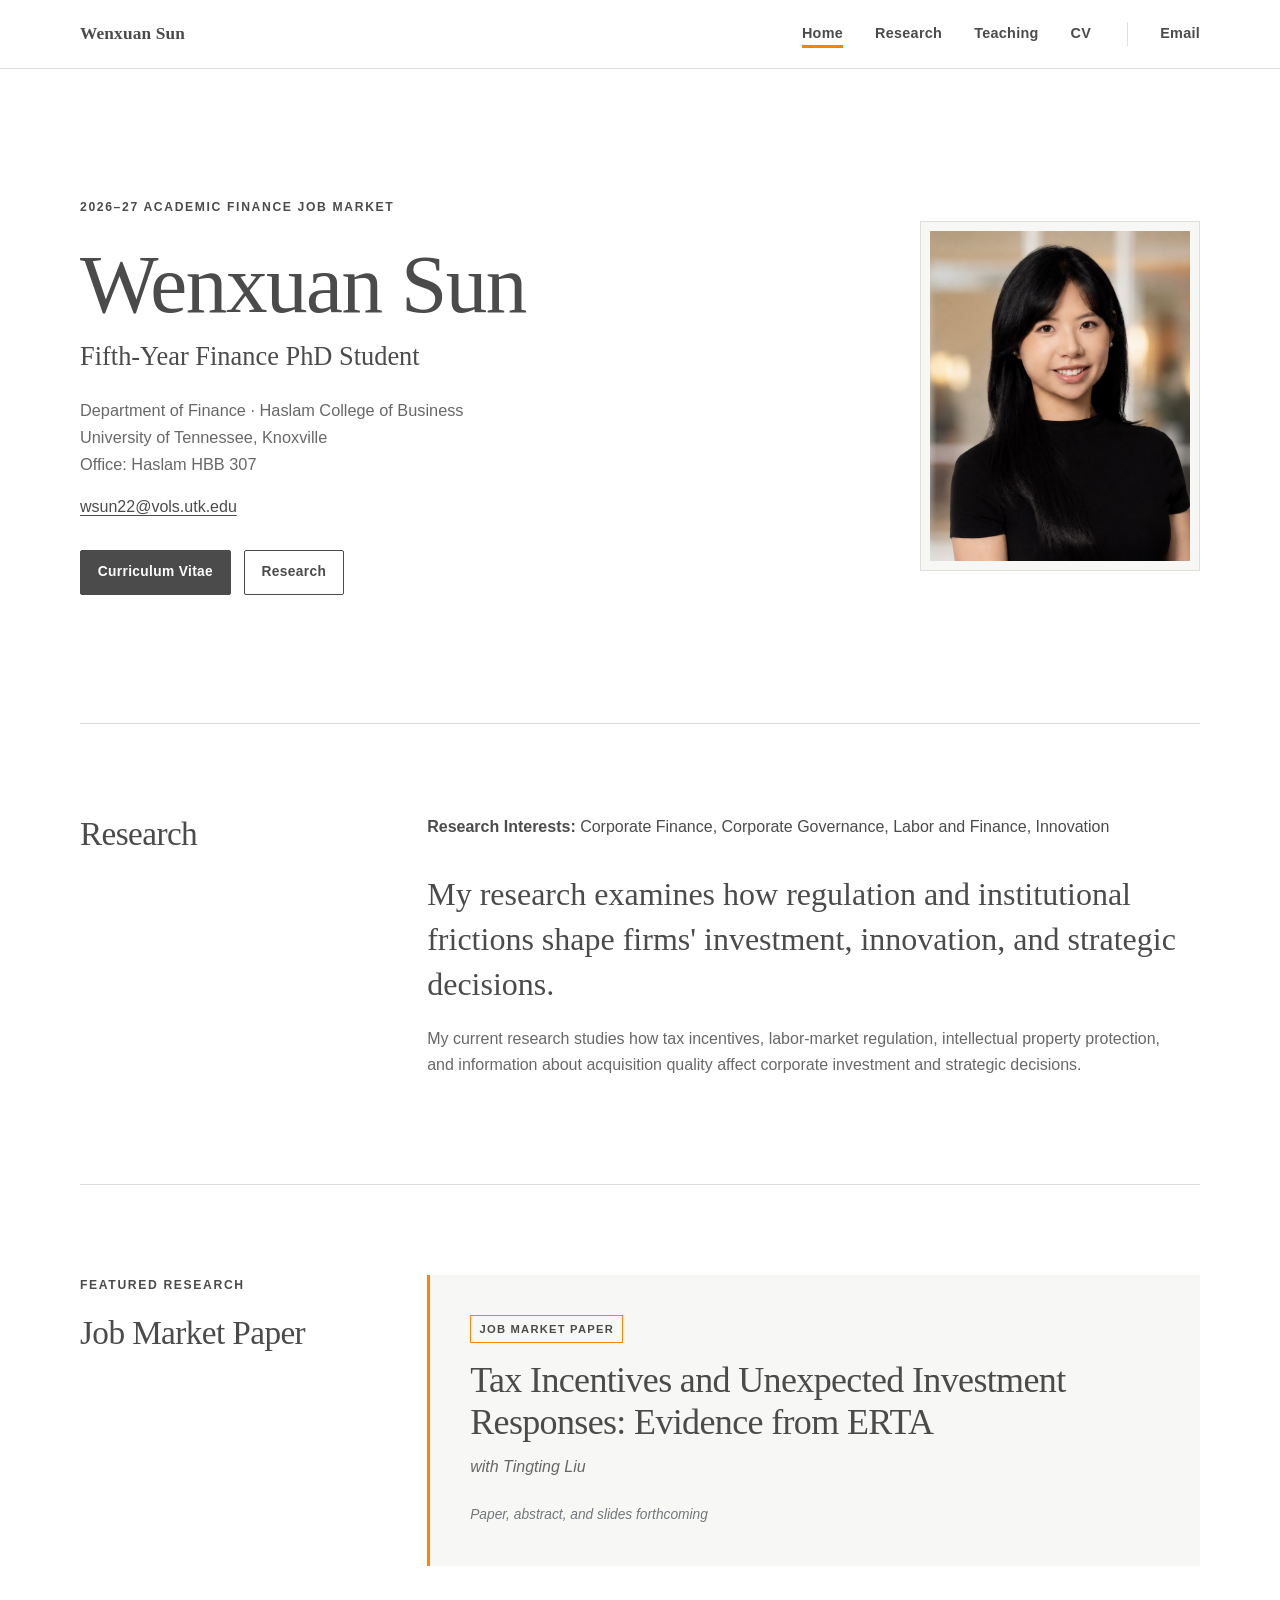
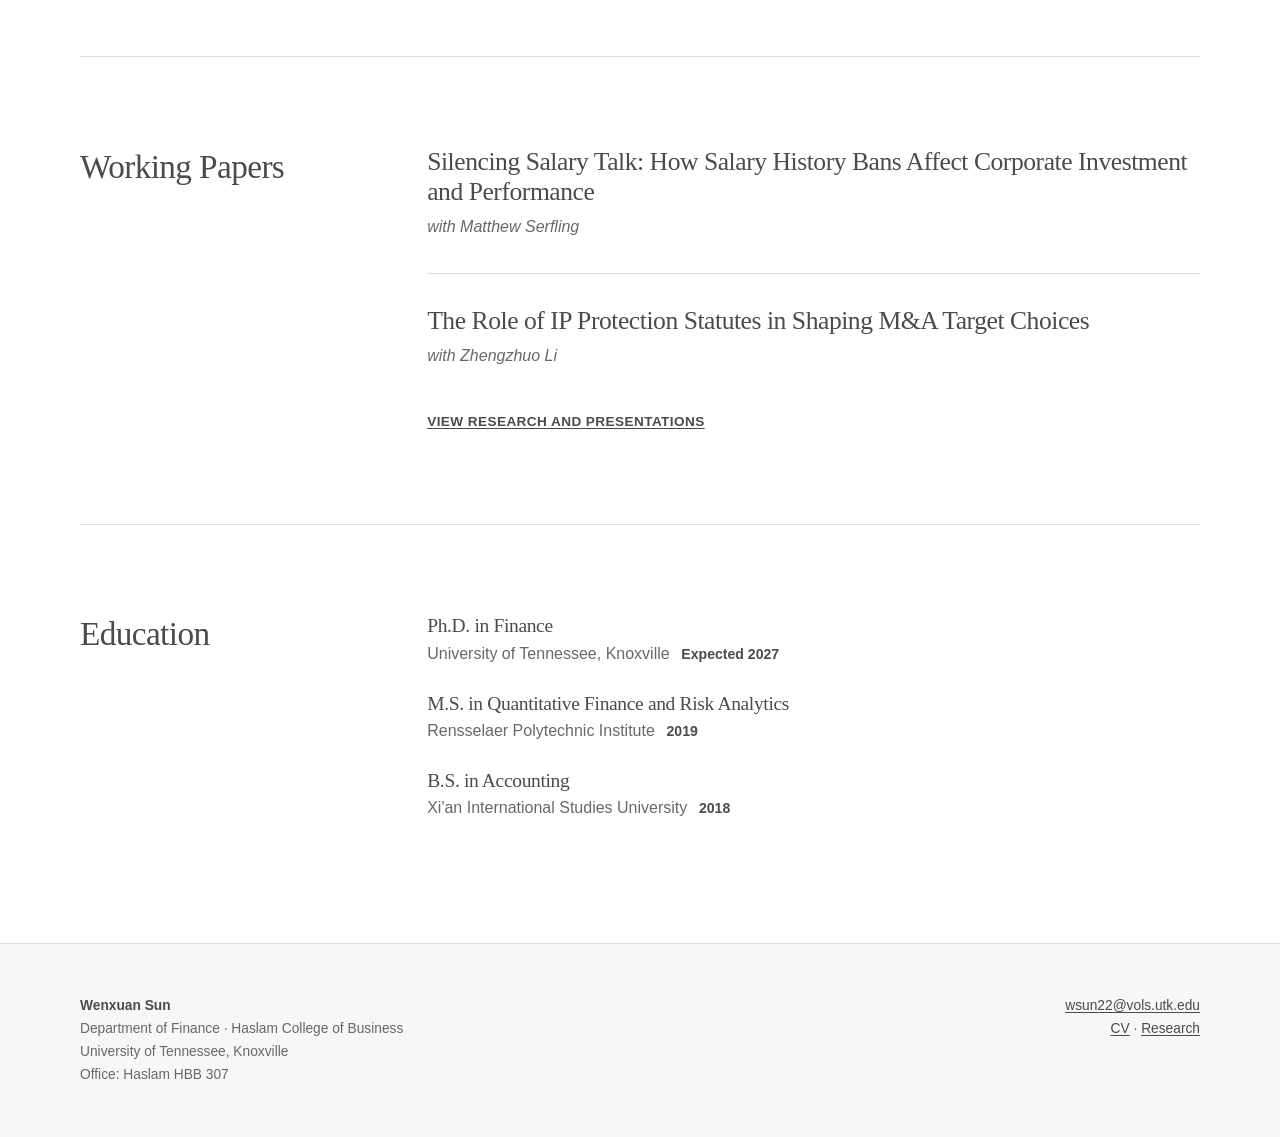
==== index.html @ 4ef33058 "Publish academic job market website" ====
<!doctype html>
<html lang="en">
<head>
  <meta charset="utf-8">
  <meta name="viewport" content="width=device-width, initial-scale=1">
  <title>Wenxuan Sun | Finance PhD | University of Tennessee</title>
  <meta name="description" content="Wenxuan Sun is a Finance PhD student at the University of Tennessee, Knoxville. Her research focuses on corporate finance, corporate governance, labor and finance, and innovation.">
  <meta name="author" content="Wenxuan Sun">
  <meta property="og:title" content="Wenxuan Sun | Finance PhD | University of Tennessee">
  <meta property="og:description" content="Finance PhD student at the University of Tennessee, Knoxville, entering the 2026–27 academic job market.">
  <meta property="og:type" content="website"><meta property="og:url" content="https://wenxuansun22.github.io/"><meta property="og:site_name" content="Wenxuan Sun">
  <meta name="twitter:card" content="summary">
  <link rel="icon" href="assets/images/favicon.svg" type="image/svg+xml">
  <link rel="stylesheet" href="assets/css/styles.css"><script src="assets/js/main.js" defer></script>
</head>
<body>
  <a class="skip-link" href="#main-content">Skip to content</a>
  <header class="site-header"><div class="nav-wrap">
    <a class="site-name" href="index.html" aria-label="Wenxuan Sun, home">Wenxuan Sun</a>
    <button class="nav-toggle" type="button" aria-expanded="false" aria-controls="primary-nav">Menu</button>
    <nav id="primary-nav" class="primary-nav" aria-label="Primary navigation"><a href="index.html" aria-current="page">Home</a><a href="research.html">Research</a><a href="teaching.html">Teaching</a><a href="cv.html">CV</a><a class="nav-email" href="mailto:wsun22@vols.utk.edu">Email</a></nav>
  </div></header>

  <main id="main-content">
    <section class="hero section-shell" aria-labelledby="hero-title">
      <div class="hero-copy"><p class="eyebrow">2026–27 Academic Finance Job Market</p><h1 id="hero-title">Wenxuan Sun</h1><p class="hero-role">Fifth-Year Finance PhD Student</p><p class="affiliation">Department of Finance · Haslam College of Business<br>University of Tennessee, Knoxville<br>Office: Haslam HBB 307</p><p class="hero-email"><a href="mailto:wsun22@vols.utk.edu">wsun22@vols.utk.edu</a></p><div class="button-row" aria-label="Primary links"><a class="button button-primary" href="cv.html">Curriculum Vitae</a><a class="button button-secondary" href="research.html">Research</a></div></div>
      <div class="headshot-frame" data-headshot hidden><img src="assets/images/headshot.jpg" alt="Portrait of Wenxuan Sun" width="720" height="900"></div>
    </section>

    <section class="identity section-shell section-rule" aria-labelledby="research-identity-title"><div class="section-label"><h2 id="research-identity-title">Research</h2></div><div class="section-content"><p class="interests"><strong>Research Interests:</strong> Corporate Finance, Corporate Governance, Labor and Finance, Innovation</p><p class="research-statement">My research examines how regulation and institutional frictions shape firms' investment, innovation, and strategic decisions.</p><p>My current research studies how tax incentives, labor-market regulation, intellectual property protection, and information about acquisition quality affect corporate investment and strategic decisions.</p></div></section>

    <section class="section-shell section-rule" aria-labelledby="jmp-title"><div class="section-label"><p class="eyebrow">Featured Research</p><h2 id="jmp-title">Job Market Paper</h2></div><article class="section-content featured-paper"><p class="paper-status">Job Market Paper</p><h3>Tax Incentives and Unexpected Investment Responses: Evidence from ERTA</h3><p class="coauthors">with Tingting Liu</p><!-- [JMP ABSTRACT TO BE ADDED] Add: <p class="abstract">...</p> --><div class="paper-links" aria-label="Job market paper resources"><a class="text-link optional-file" data-file href="assets/papers/erta_jmp.pdf" hidden>Paper PDF</a><a class="text-link optional-file" data-file href="assets/slides/erta_jmp_slides.pdf" hidden>Slides</a><span class="availability-note" data-file-fallback>Paper, abstract, and slides forthcoming</span></div></article></section>

    <section class="section-shell section-rule" aria-labelledby="working-papers-title"><div class="section-label"><h2 id="working-papers-title">Working Papers</h2></div><div class="section-content compact-papers">
      <article><h3><a href="research.html#salary-history-bans">Silencing Salary Talk: How Salary History Bans Affect Corporate Investment and Performance</a></h3><p class="coauthors">with Matthew Serfling</p></article>
      <article><h3><a href="research.html#ip-protection">The Role of IP Protection Statutes in Shaping M&amp;A Target Choices</a></h3><p class="coauthors">with Zhengzhuo Li</p></article>
      <p><a class="text-link" href="research.html">View research and presentations</a></p>
    </div></section>

    <section class="section-shell section-rule" aria-labelledby="education-title"><div class="section-label"><h2 id="education-title">Education</h2></div><div class="section-content education-list"><article><h3>Ph.D. in Finance</h3><p>University of Tennessee, Knoxville <span>Expected 2027</span></p></article><article><h3>M.S. in Quantitative Finance and Risk Analytics</h3><p>Rensselaer Polytechnic Institute <span>2019</span></p></article><article><h3>B.S. in Accounting</h3><p>Xi'an International Studies University <span>2018</span></p></article></div><!-- FACULTY ADVISORS: Add a confirmed section here when names and roles are final. --></section>
  </main>

  <footer class="site-footer"><div class="footer-inner"><div><strong>Wenxuan Sun</strong><br>Department of Finance · Haslam College of Business<br>University of Tennessee, Knoxville<br>Office: Haslam HBB 307</div><div class="footer-contact"><a href="mailto:wsun22@vols.utk.edu">wsun22@vols.utk.edu</a><br><a href="cv.html">CV</a> · <a href="research.html">Research</a></div><!-- OPTIONAL SCHOLAR LINK: Add a verified Google Scholar URL here. --></div></footer>
</body>
</html>
---- assets/css/styles.css ----
:root {
  --ink: #4b4b4b; --muted: #686868; --accent: #ff8200; --accent-dark: #4b4b4b;
  --paper: #fff; --wash: #f7f7f5; --line: #dededb; --max-width: 1120px;
  --serif: Georgia, "Times New Roman", serif; --sans: Inter, ui-sans-serif, -apple-system, BlinkMacSystemFont, "Segoe UI", sans-serif;
}
* { box-sizing: border-box; }
html { scroll-behavior: smooth; }
body { margin: 0; color: var(--ink); background: var(--paper); font: 16px/1.65 var(--sans); -webkit-font-smoothing: antialiased; }
img { display: block; max-width: 100%; }
a { color: var(--accent-dark); text-decoration-thickness: .08em; text-underline-offset: .18em; }
a:hover { color: var(--ink); text-decoration-color: var(--accent); }
a:focus-visible, button:focus-visible { outline: 3px solid rgba(255,130,0,.55); outline-offset: 4px; }
h1, h2, h3, h4, p { margin-top: 0; }
h1, h2, h3 { font-family: var(--serif); font-weight: 500; line-height: 1.18; letter-spacing: -.018em; }
h1 { font-size: clamp(3rem, 6.5vw, 5.7rem); margin-bottom: .25rem; }
h2 { font-size: clamp(1.55rem, 2.6vw, 2.1rem); }
h3 { font-size: clamp(1.28rem, 2vw, 1.65rem); }
.skip-link { position: fixed; z-index: 100; left: 1rem; top: -5rem; padding: .65rem 1rem; color: #fff; background: var(--ink); }
.skip-link:focus { top: 1rem; }
.site-header { position: sticky; top: 0; z-index: 20; border-bottom: 1px solid rgba(222,222,219,.9); background: rgba(255,255,255,.96); }
.nav-wrap { width: min(calc(100% - 3rem), var(--max-width)); min-height: 68px; margin: auto; display: flex; align-items: center; justify-content: space-between; }
.site-name { color: var(--ink); font: 600 1.08rem var(--serif); text-decoration: none; letter-spacing: .01em; }
.primary-nav { display: flex; align-items: center; gap: 2rem; }
.primary-nav a { color: var(--ink); font-size: .9rem; font-weight: 600; text-decoration: none; letter-spacing: .02em; }
.primary-nav a:hover, .primary-nav a[aria-current="page"] { color: var(--accent-dark); }
.primary-nav a[aria-current="page"] { text-decoration: underline; text-decoration-color: var(--accent); text-underline-offset: .45rem; text-decoration-thickness: 3px; }
.primary-nav .nav-email { margin-left: .25rem; padding-left: 2rem; border-left: 1px solid var(--line); color: var(--accent-dark); }
.nav-toggle { display: none; border: 1px solid var(--line); border-radius: 2px; background: #fff; padding: .45rem .7rem; color: var(--ink); font: 600 .85rem var(--sans); }
.section-shell, .footer-inner { width: min(calc(100% - 3rem), var(--max-width)); margin-inline: auto; }
.hero { min-height: 610px; padding-block: clamp(5rem, 10vw, 8.5rem); display: grid; grid-template-columns: minmax(0, 1fr) 280px; align-items: center; gap: clamp(3rem, 8vw, 7rem); }
.hero-copy { max-width: 790px; }
.eyebrow { margin-bottom: 1.15rem; color: var(--accent-dark); font-size: .76rem; font-weight: 800; letter-spacing: .135em; text-transform: uppercase; }
.hero-role { margin-bottom: .4rem; font: 400 clamp(1.25rem, 2.5vw, 1.65rem)/1.4 var(--serif); color: var(--ink); }
.affiliation { margin: 1.4rem 0 1.05rem; color: var(--muted); font-size: 1.02rem; }
.hero-email { margin-bottom: 1.8rem; }
.headshot-frame { aspect-ratio: 4/5; overflow: hidden; border: 1px solid var(--line); background: var(--wash); padding: .55rem; }
.headshot-frame img { width: 100%; height: 100%; object-fit: cover; object-position: center; filter: saturate(.9); }
.button-row { display: flex; align-items: center; flex-wrap: wrap; gap: .8rem; }
.button { display: inline-flex; align-items: center; justify-content: center; min-height: 45px; padding: .65rem 1.05rem; border: 1px solid var(--accent-dark); border-radius: 2px; font-size: .86rem; font-weight: 750; letter-spacing: .025em; text-decoration: none; }
.button-primary { color: #fff; background: var(--accent-dark); }
.button-primary:hover { color: var(--ink); background: var(--accent); border-color: var(--accent); }
.button-secondary { color: var(--accent-dark); background: #fff; }
.section-rule { display: grid; grid-template-columns: minmax(170px, 1fr) minmax(0, 3fr); gap: clamp(2rem, 7vw, 6rem); padding-block: clamp(4rem, 7vw, 6.5rem); border-top: 1px solid var(--line); }
.section-label h2 { margin-bottom: .5rem; }
.section-content { max-width: 810px; }
.interests { margin-bottom: 2rem; color: var(--ink); }
.research-statement { margin-bottom: 1.2rem; font: 400 clamp(1.4rem, 2.65vw, 2rem)/1.4 var(--serif); color: var(--ink); }
.identity .section-content > p:last-child { max-width: 735px; color: var(--muted); }
.paper-status { display: inline-block; margin-bottom: 1rem; padding: .23rem .52rem; border: 1px solid var(--accent); color: var(--ink); font-size: .7rem; font-weight: 800; letter-spacing: .11em; text-transform: uppercase; }
.featured-paper { padding: clamp(1.5rem, 4vw, 2.5rem); border-left: 3px solid var(--accent); background: var(--wash); }
.featured-paper h3 { margin-bottom: .65rem; font-size: clamp(1.55rem, 3vw, 2.25rem); }
.coauthors { color: var(--muted); font-style: italic; }
.paper-links { display: flex; align-items: center; flex-wrap: wrap; gap: .8rem 1.25rem; margin-top: 1.45rem; }
.text-link { font-size: .85rem; font-weight: 800; letter-spacing: .03em; text-transform: uppercase; }
.availability-note { color: #73777b; font-size: .86rem; font-style: italic; }
.compact-papers article + article { margin-top: 2rem; padding-top: 2rem; border-top: 1px solid var(--line); }
.compact-papers h3 { margin-bottom: .45rem; }
.compact-papers h3 a { color: var(--ink); text-decoration: none; }
.compact-papers h3 a:hover { color: var(--ink); text-decoration: underline; text-decoration-color: var(--accent); }
.compact-papers > p:last-child { margin: 2.4rem 0 0; }
.education-list article + article { margin-top: 1.55rem; }
.education-list h3 { margin-bottom: .2rem; font-size: 1.22rem; }
.education-list p { margin-bottom: 0; color: var(--muted); }
.education-list p span { margin-left: .45rem; color: var(--ink); font-size: .88rem; font-weight: 700; }
.page-main { min-height: calc(100vh - 300px); }
.page-header { padding-block: clamp(4.8rem, 10vw, 8rem); }
.page-header h1, .cv-panel h1 { font-size: clamp(2.8rem, 6vw, 4.8rem); }
.page-intro { max-width: 770px; color: var(--ink); font: 400 clamp(1.15rem, 2.3vw, 1.5rem)/1.55 var(--serif); }
.page-header .interests { margin: 2rem 0 0; font-size: .94rem; }
.paper-list .paper { scroll-margin-top: 100px; }
.paper-list .paper + .paper { margin-top: 3.5rem; padding-top: 3.5rem; border-top: 1px solid var(--line); }
.paper h3 { margin-bottom: .55rem; }
.presentations { margin-top: 1.35rem; }
.presentations h4 { margin-bottom: .35rem; font: 800 .73rem var(--sans); letter-spacing: .1em; text-transform: uppercase; }
.presentations ul { margin: 0; padding-left: 1.15rem; color: var(--muted); }
.presentations li + li { margin-top: .2rem; }
.abstract { margin-top: 1.8rem; }
.abstract h4 { margin-bottom: .45rem; font-family: var(--serif); font-size: 1rem; }
.course-list article { padding: 0 0 1.5rem; }
.course-list article + article { padding-top: 1.5rem; border-top: 1px solid var(--line); }
.course-list h3 { margin-bottom: .25rem; font-size: 1.28rem; }
.course-code { margin-left: .35rem; color: var(--muted); font: 700 .72rem var(--sans); letter-spacing: .035em; white-space: nowrap; }
.course-list p { margin: 0; color: var(--muted); }
.cv-panel { min-height: 580px; padding-block: clamp(6rem, 14vw, 10rem); }
.cv-panel .button-row { margin-top: 2.2rem; }
.cv-contact { margin-top: 2.5rem; color: var(--muted); }
.site-footer { margin-top: 2rem; border-top: 1px solid var(--line); background: var(--wash); }
.footer-inner { min-height: 190px; padding-block: 3.2rem; display: flex; justify-content: space-between; gap: 2rem; color: var(--muted); font-size: .86rem; }
.footer-inner strong { color: var(--ink); }
.footer-contact { text-align: right; }
@media (max-width: 760px) {
  .nav-wrap, .section-shell, .footer-inner { width: min(calc(100% - 2rem), var(--max-width)); }
  .nav-wrap { min-height: 60px; } .nav-toggle { display: block; }
  .primary-nav { position: absolute; left: 0; right: 0; top: 60px; display: none; align-items: stretch; gap: 0; padding: .35rem 1rem .75rem; border-bottom: 1px solid var(--line); background: #fff; }
  .primary-nav.is-open { display: flex; flex-direction: column; }
  .primary-nav a { padding: .7rem .25rem; } .primary-nav a[aria-current="page"] { text-underline-offset: .2rem; }
  .primary-nav .nav-email { margin-left: 0; padding-left: .25rem; border-left: 0; border-top: 1px solid var(--line); }
  .hero { min-height: auto; grid-template-columns: 1fr; padding-block: 4.7rem; }
  .hero:has(.headshot-frame:not([hidden])) { grid-template-columns: minmax(0, 1fr) 120px; gap: 1.2rem; align-items: start; }
  .headshot-frame { margin-top: 1rem; padding: .25rem; }
  .section-rule { grid-template-columns: 1fr; gap: 1.25rem; padding-block: 3.5rem; }
  .section-label h2 { margin-bottom: 0; } .featured-paper { padding: 1.25rem; }
  .footer-inner { min-height: 0; flex-direction: column; } .footer-contact { text-align: left; }
}
@media (max-width: 460px) { .hero:has(.headshot-frame:not([hidden])) { grid-template-columns: 1fr; } .headshot-frame { width: min(220px, 70vw); } h1 { font-size: 3.25rem; } .button { width: 100%; } }
@media (prefers-reduced-motion: reduce) { html { scroll-behavior: auto; } }
@media print { .site-header, .site-footer, .button-row { display: none; } body { color: #000; } }
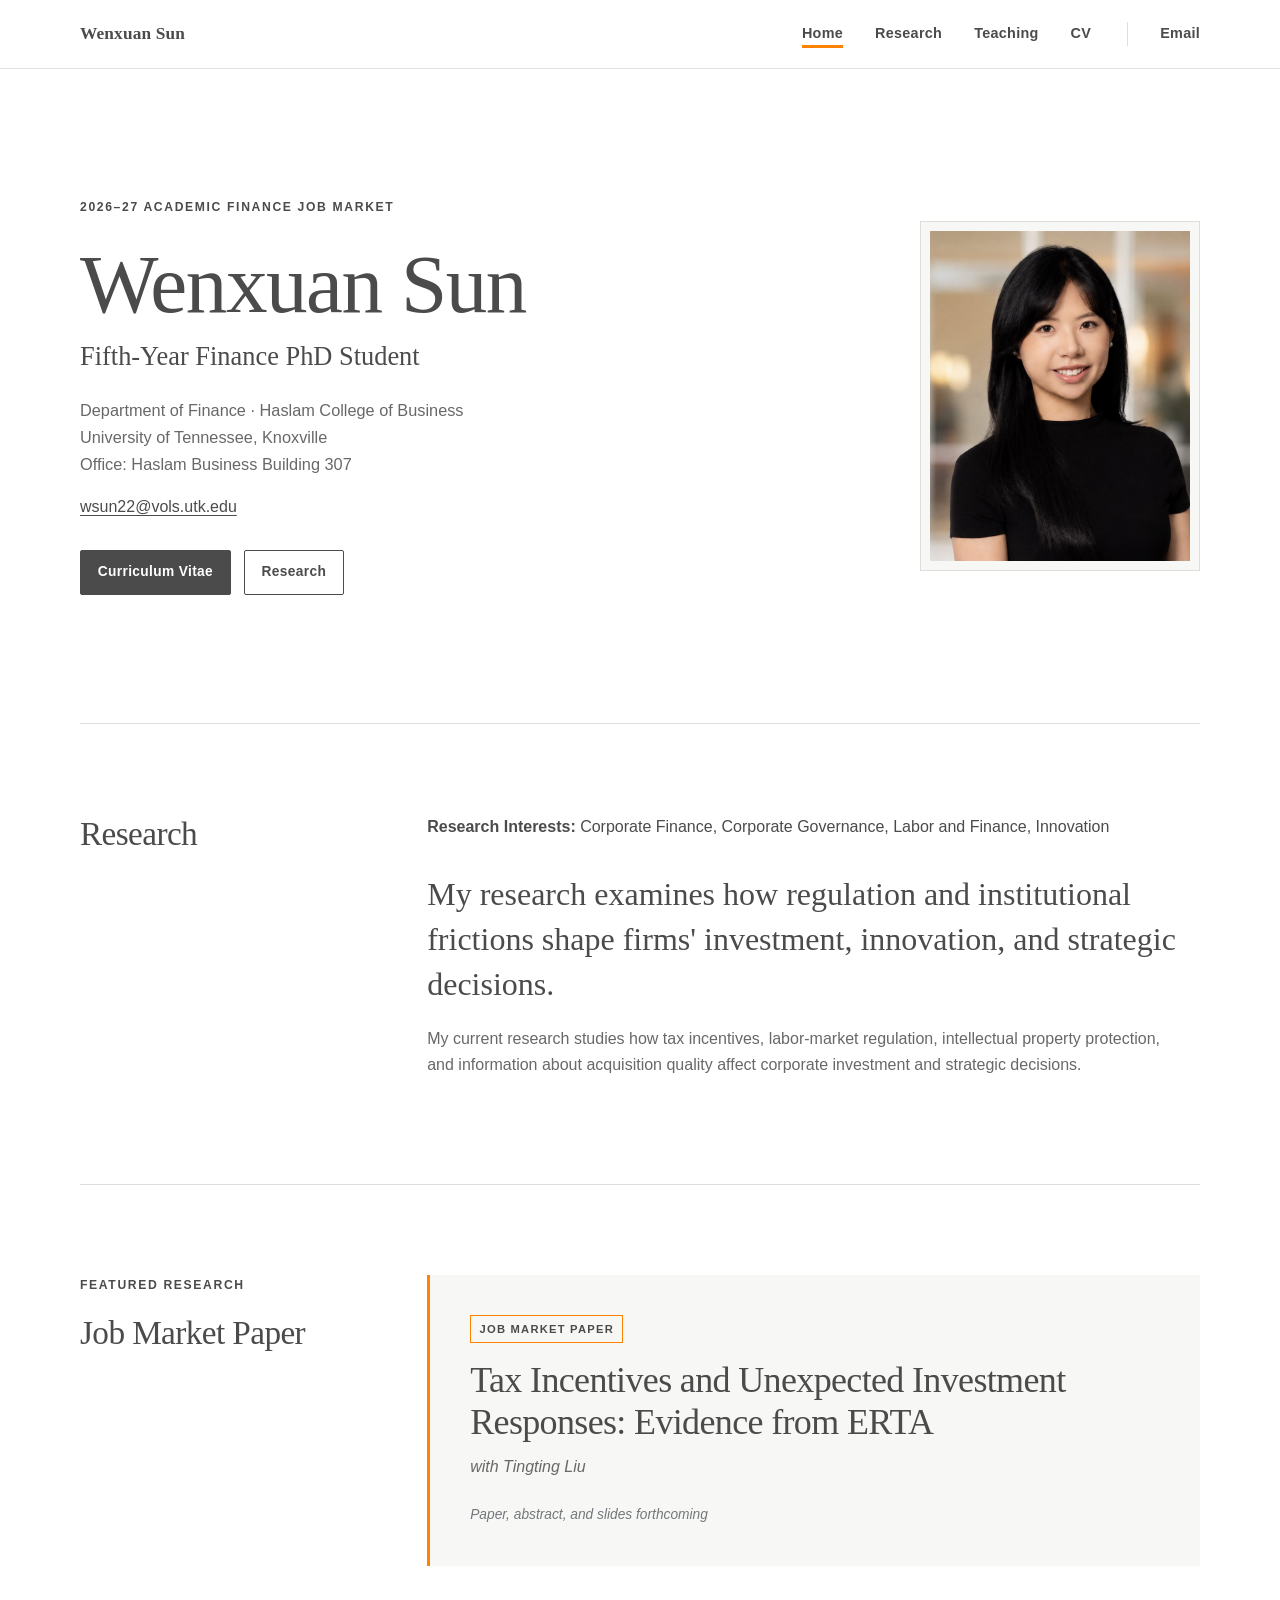
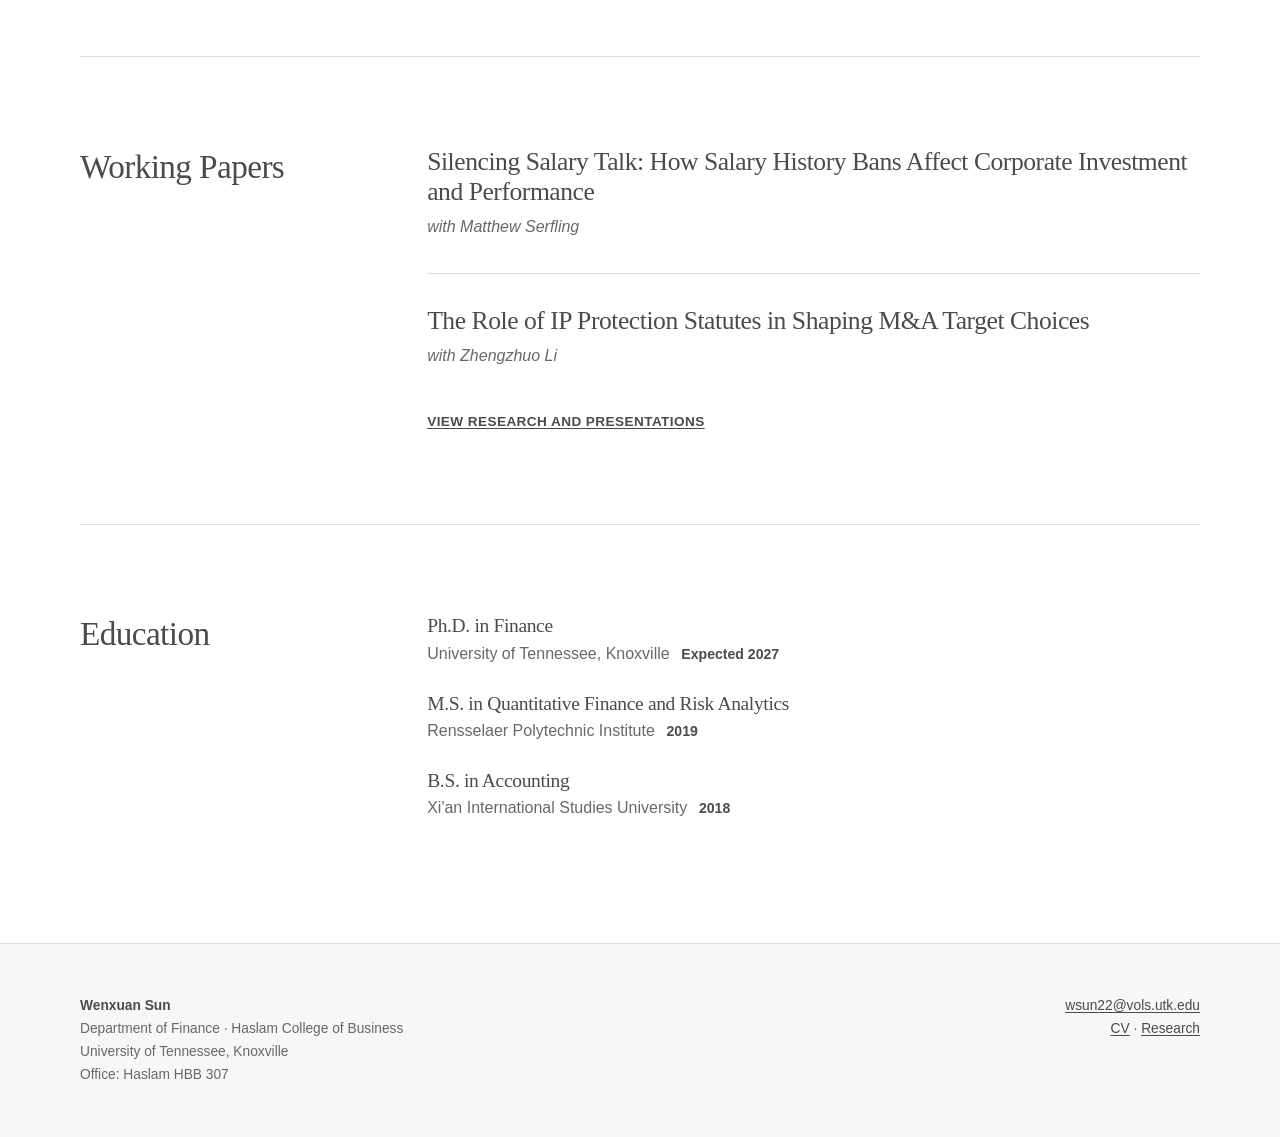
==== commit 7d3851b4: "Update index.html" ====
--- a/index.html
+++ b/index.html
@@ -23,7 +23,7 @@
 
   <main id="main-content">
     <section class="hero section-shell" aria-labelledby="hero-title">
-      <div class="hero-copy"><p class="eyebrow">2026–27 Academic Finance Job Market</p><h1 id="hero-title">Wenxuan Sun</h1><p class="hero-role">Fifth-Year Finance PhD Student</p><p class="affiliation">Department of Finance · Haslam College of Business<br>University of Tennessee, Knoxville<br>Office: Haslam HBB 307</p><p class="hero-email"><a href="mailto:wsun22@vols.utk.edu">wsun22@vols.utk.edu</a></p><div class="button-row" aria-label="Primary links"><a class="button button-primary" href="cv.html">Curriculum Vitae</a><a class="button button-secondary" href="research.html">Research</a></div></div>
+      <div class="hero-copy"><p class="eyebrow">2026–27 Academic Finance Job Market</p><h1 id="hero-title">Wenxuan Sun</h1><p class="hero-role">Fifth-Year Finance PhD Student</p><p class="affiliation">Department of Finance · Haslam College of Business<br>University of Tennessee, Knoxville<br>Office: Haslam Business Building 307</p><p class="hero-email"><a href="mailto:wsun22@vols.utk.edu">wsun22@vols.utk.edu</a></p><div class="button-row" aria-label="Primary links"><a class="button button-primary" href="cv.html">Curriculum Vitae</a><a class="button button-secondary" href="research.html">Research</a></div></div>
       <div class="headshot-frame" data-headshot hidden><img src="assets/images/headshot.jpg" alt="Portrait of Wenxuan Sun" width="720" height="900"></div>
     </section>
 
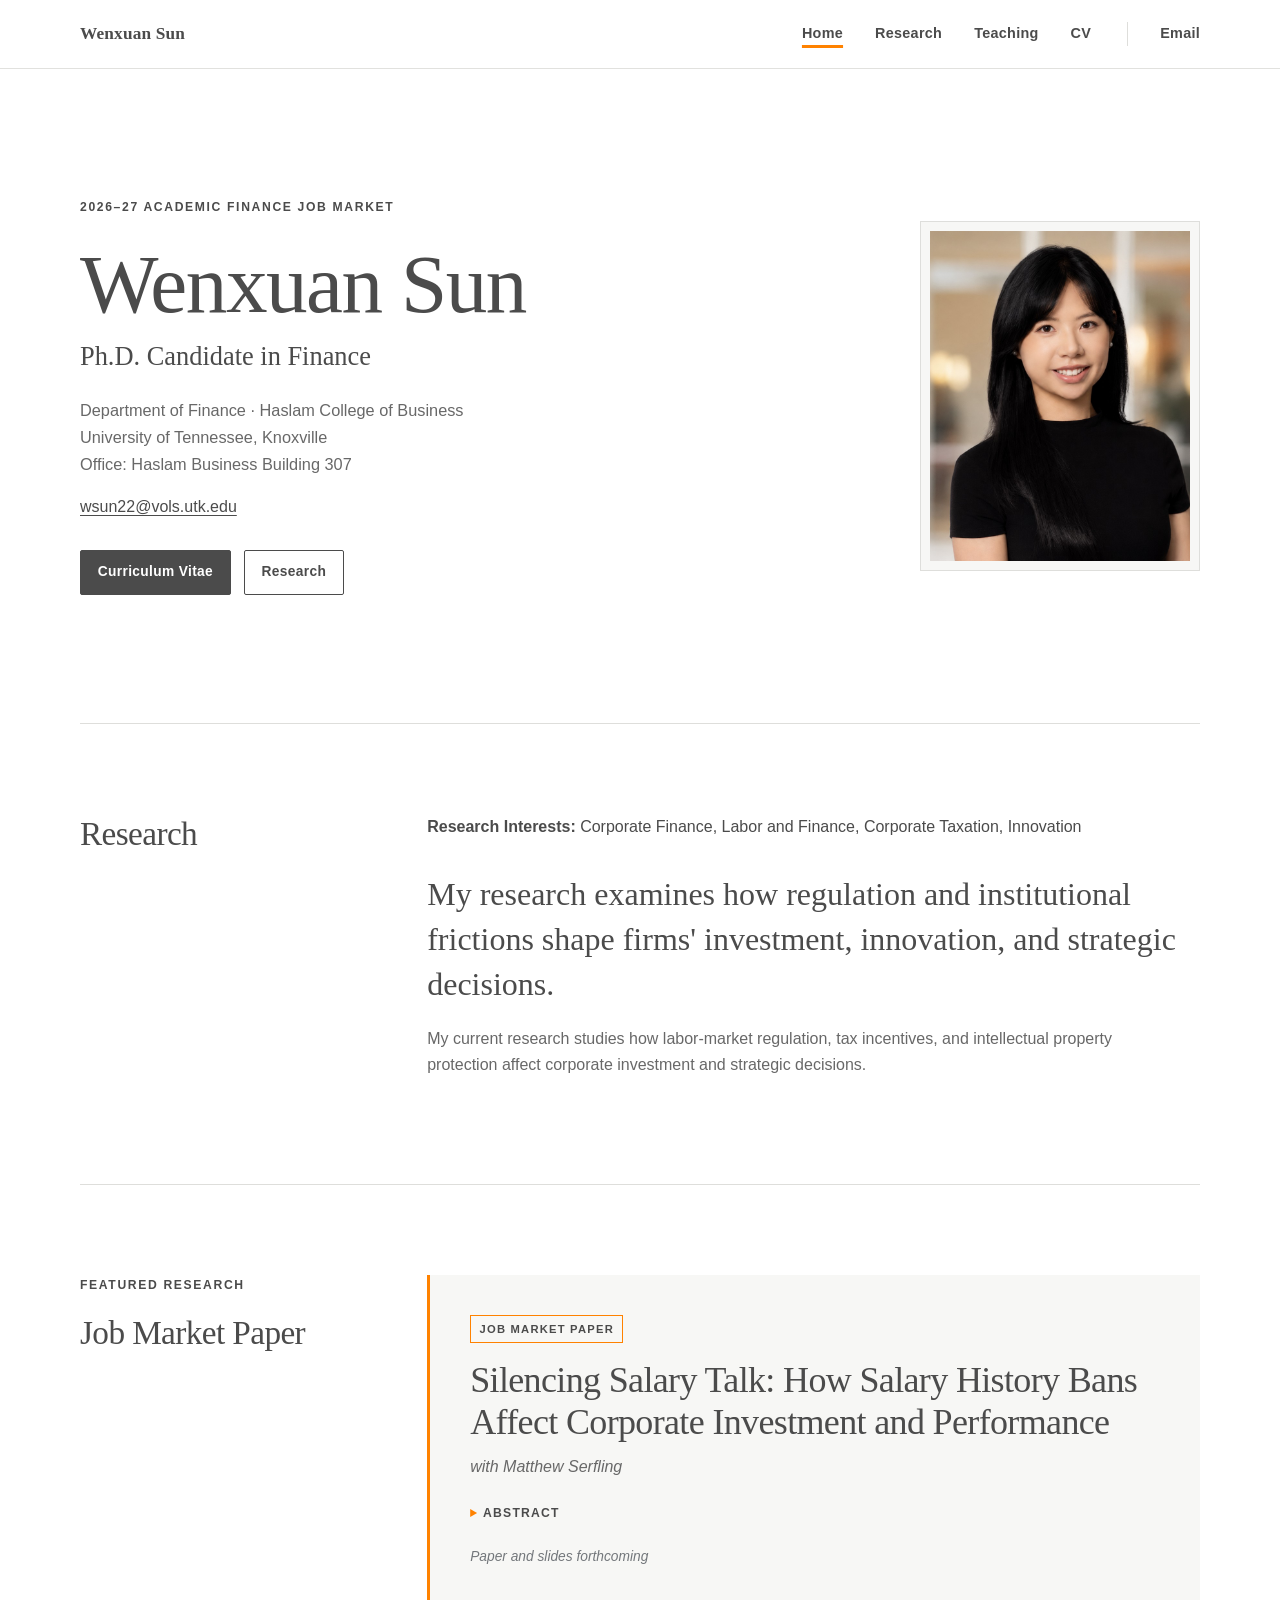
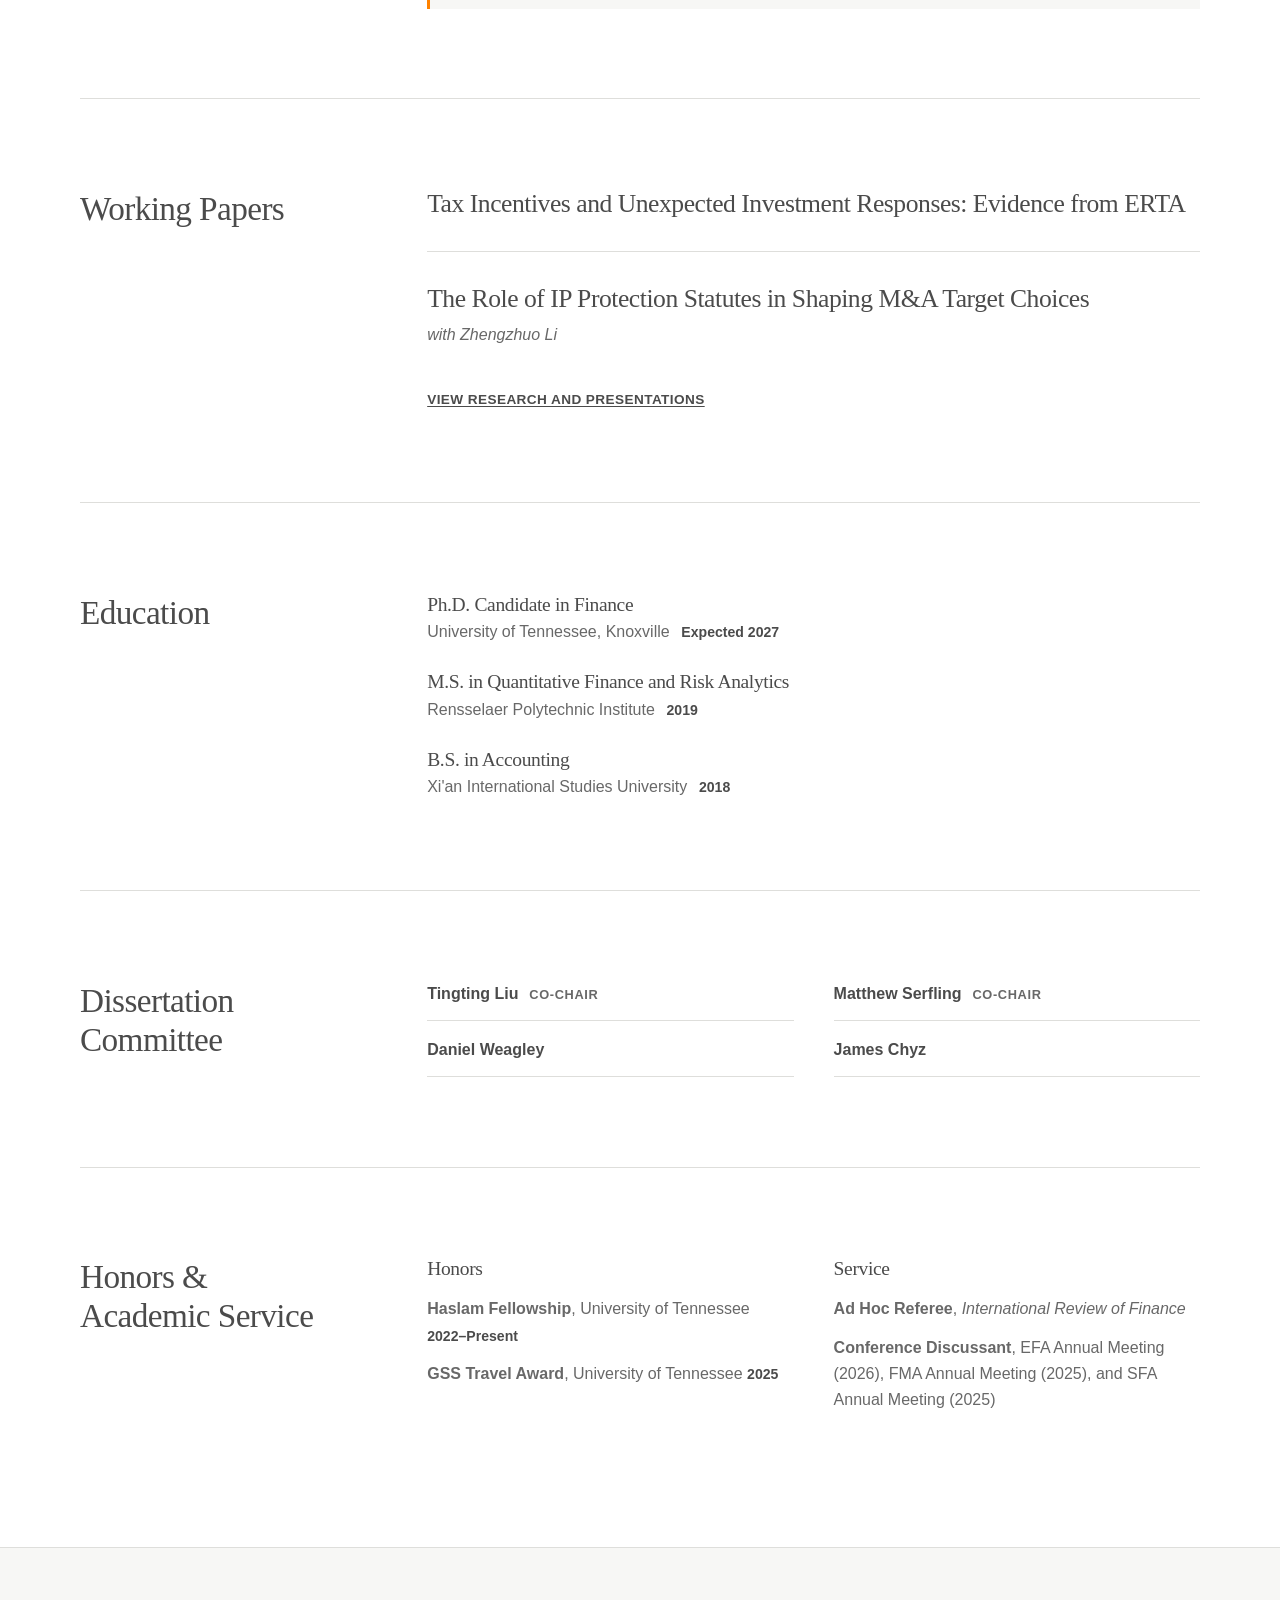
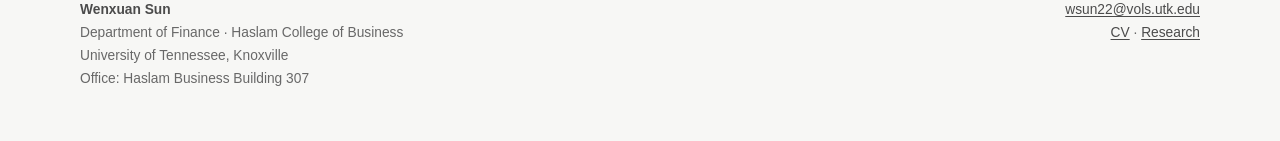
==== commit 638a1781: "Update academic website from September 2026 CV" ====
--- a/index.html
+++ b/index.html
@@ -4,14 +4,51 @@
   <meta charset="utf-8">
   <meta name="viewport" content="width=device-width, initial-scale=1">
   <title>Wenxuan Sun | Finance PhD | University of Tennessee</title>
-  <meta name="description" content="Wenxuan Sun is a Finance PhD student at the University of Tennessee, Knoxville. Her research focuses on corporate finance, corporate governance, labor and finance, and innovation.">
+  <meta name="description" content="Wenxuan Sun is a Finance PhD candidate at the University of Tennessee, Knoxville. Her research focuses on corporate finance, labor and finance, corporate taxation, and innovation.">
   <meta name="author" content="Wenxuan Sun">
+  <meta name="google-site-verification" content="7-mXR_vFa0TJ9D4wSXFTr9dPUHyJG_8sjp0Ivr4pRVI">
+  <meta name="robots" content="index, follow, max-image-preview:large">
   <meta property="og:title" content="Wenxuan Sun | Finance PhD | University of Tennessee">
-  <meta property="og:description" content="Finance PhD student at the University of Tennessee, Knoxville, entering the 2026–27 academic job market.">
+  <meta property="og:description" content="Finance PhD candidate at the University of Tennessee, Knoxville, entering the 2026–27 academic job market.">
   <meta property="og:type" content="website"><meta property="og:url" content="https://wenxuansun22.github.io/"><meta property="og:site_name" content="Wenxuan Sun">
+  <meta property="og:image" content="https://wenxuansun22.github.io/assets/images/headshot.jpg">
   <meta name="twitter:card" content="summary">
+  <link rel="canonical" href="https://wenxuansun22.github.io/">
+  <link rel="sitemap" type="application/xml" title="Sitemap" href="https://wenxuansun22.github.io/sitemap.xml">
   <link rel="icon" href="assets/images/favicon.svg" type="image/svg+xml">
   <link rel="stylesheet" href="assets/css/styles.css"><script src="assets/js/main.js" defer></script>
+  <script type="application/ld+json">
+  {
+    "@context": "https://schema.org",
+    "@type": "ProfilePage",
+    "url": "https://wenxuansun22.github.io/",
+    "dateCreated": "2026-08-24",
+    "dateModified": "2026-09-10",
+    "mainEntity": {
+      "@type": "Person",
+      "@id": "https://wenxuansun22.github.io/#wenxuan-sun",
+      "name": "Wenxuan Sun",
+      "url": "https://wenxuansun22.github.io/",
+      "image": "https://wenxuansun22.github.io/assets/images/headshot.jpg",
+      "email": "wsun22@vols.utk.edu",
+      "jobTitle": "Ph.D. Candidate in Finance",
+      "affiliation": {
+        "@type": "CollegeOrUniversity",
+        "name": "University of Tennessee, Knoxville",
+        "url": "https://www.utk.edu/"
+      },
+      "knowsAbout": [
+        "Corporate Finance",
+        "Labor and Finance",
+        "Corporate Taxation",
+        "Innovation"
+      ],
+      "sameAs": [
+        "https://haslam.utk.edu/people/profile/wenxuan-laura-sun/"
+      ]
+    }
+  }
+  </script>
 </head>
 <body>
   <a class="skip-link" href="#main-content">Skip to content</a>
@@ -23,23 +60,27 @@
 
   <main id="main-content">
     <section class="hero section-shell" aria-labelledby="hero-title">
-      <div class="hero-copy"><p class="eyebrow">2026–27 Academic Finance Job Market</p><h1 id="hero-title">Wenxuan Sun</h1><p class="hero-role">Fifth-Year Finance PhD Student</p><p class="affiliation">Department of Finance · Haslam College of Business<br>University of Tennessee, Knoxville<br>Office: Haslam Business Building 307</p><p class="hero-email"><a href="mailto:wsun22@vols.utk.edu">wsun22@vols.utk.edu</a></p><div class="button-row" aria-label="Primary links"><a class="button button-primary" href="cv.html">Curriculum Vitae</a><a class="button button-secondary" href="research.html">Research</a></div></div>
+      <div class="hero-copy"><p class="eyebrow">2026–27 Academic Finance Job Market</p><h1 id="hero-title">Wenxuan Sun</h1><p class="hero-role">Ph.D. Candidate in Finance</p><p class="affiliation">Department of Finance · Haslam College of Business<br>University of Tennessee, Knoxville<br>Office: Haslam Business Building 307</p><p class="hero-email"><a href="mailto:wsun22@vols.utk.edu">wsun22@vols.utk.edu</a></p><div class="button-row" aria-label="Primary links"><a class="button button-primary" href="cv.html">Curriculum Vitae</a><a class="button button-secondary" href="research.html">Research</a></div></div>
       <div class="headshot-frame" data-headshot hidden><img src="assets/images/headshot.jpg" alt="Portrait of Wenxuan Sun" width="720" height="900"></div>
     </section>
 
-    <section class="identity section-shell section-rule" aria-labelledby="research-identity-title"><div class="section-label"><h2 id="research-identity-title">Research</h2></div><div class="section-content"><p class="interests"><strong>Research Interests:</strong> Corporate Finance, Corporate Governance, Labor and Finance, Innovation</p><p class="research-statement">My research examines how regulation and institutional frictions shape firms' investment, innovation, and strategic decisions.</p><p>My current research studies how tax incentives, labor-market regulation, intellectual property protection, and information about acquisition quality affect corporate investment and strategic decisions.</p></div></section>
+    <section class="identity section-shell section-rule" aria-labelledby="research-identity-title"><div class="section-label"><h2 id="research-identity-title">Research</h2></div><div class="section-content"><p class="interests"><strong>Research Interests:</strong> Corporate Finance, Labor and Finance, Corporate Taxation, Innovation</p><p class="research-statement">My research examines how regulation and institutional frictions shape firms' investment, innovation, and strategic decisions.</p><p>My current research studies how labor-market regulation, tax incentives, and intellectual property protection affect corporate investment and strategic decisions.</p></div></section>
 
-    <section class="section-shell section-rule" aria-labelledby="jmp-title"><div class="section-label"><p class="eyebrow">Featured Research</p><h2 id="jmp-title">Job Market Paper</h2></div><article class="section-content featured-paper"><p class="paper-status">Job Market Paper</p><h3>Tax Incentives and Unexpected Investment Responses: Evidence from ERTA</h3><p class="coauthors">with Tingting Liu</p><!-- [JMP ABSTRACT TO BE ADDED] Add: <p class="abstract">...</p> --><div class="paper-links" aria-label="Job market paper resources"><a class="text-link optional-file" data-file href="assets/papers/erta_jmp.pdf" hidden>Paper PDF</a><a class="text-link optional-file" data-file href="assets/slides/erta_jmp_slides.pdf" hidden>Slides</a><span class="availability-note" data-file-fallback>Paper, abstract, and slides forthcoming</span></div></article></section>
+    <section class="section-shell section-rule" aria-labelledby="jmp-title"><div class="section-label"><p class="eyebrow">Featured Research</p><h2 id="jmp-title">Job Market Paper</h2></div><article class="section-content featured-paper"><p class="paper-status">Job Market Paper</p><h3>Silencing Salary Talk: How Salary History Bans Affect Corporate Investment and Performance</h3><p class="coauthors">with Matthew Serfling</p><details class="abstract-disclosure"><summary>Abstract</summary><p>We study how firms’ access to labor-market information affects investment and performance. Exploiting the staggered adoption of salary history bans, we find that firms reduce capital expenditures and R&amp;D while improving investment efficiency. Productivity, profitability, and firm value rise in the short-to-medium run, though these gains attenuate over time.</p></details><div class="paper-links" aria-label="Job market paper resources"><a class="text-link optional-file" data-file href="assets/papers/salary_history_bans.pdf" hidden>Paper PDF</a><a class="text-link optional-file" data-file href="assets/slides/salary_history_bans.pdf" hidden>Slides</a><span class="availability-note" data-file-fallback>Paper and slides forthcoming</span></div></article></section>
 
     <section class="section-shell section-rule" aria-labelledby="working-papers-title"><div class="section-label"><h2 id="working-papers-title">Working Papers</h2></div><div class="section-content compact-papers">
-      <article><h3><a href="research.html#salary-history-bans">Silencing Salary Talk: How Salary History Bans Affect Corporate Investment and Performance</a></h3><p class="coauthors">with Matthew Serfling</p></article>
+      <article><h3><a href="research.html#erta">Tax Incentives and Unexpected Investment Responses: Evidence from ERTA</a></h3></article>
       <article><h3><a href="research.html#ip-protection">The Role of IP Protection Statutes in Shaping M&amp;A Target Choices</a></h3><p class="coauthors">with Zhengzhuo Li</p></article>
       <p><a class="text-link" href="research.html">View research and presentations</a></p>
     </div></section>
 
-    <section class="section-shell section-rule" aria-labelledby="education-title"><div class="section-label"><h2 id="education-title">Education</h2></div><div class="section-content education-list"><article><h3>Ph.D. in Finance</h3><p>University of Tennessee, Knoxville <span>Expected 2027</span></p></article><article><h3>M.S. in Quantitative Finance and Risk Analytics</h3><p>Rensselaer Polytechnic Institute <span>2019</span></p></article><article><h3>B.S. in Accounting</h3><p>Xi'an International Studies University <span>2018</span></p></article></div><!-- FACULTY ADVISORS: Add a confirmed section here when names and roles are final. --></section>
+    <section class="section-shell section-rule" aria-labelledby="education-title"><div class="section-label"><h2 id="education-title">Education</h2></div><div class="section-content education-list"><article><h3>Ph.D. Candidate in Finance</h3><p>University of Tennessee, Knoxville <span>Expected 2027</span></p></article><article><h3>M.S. in Quantitative Finance and Risk Analytics</h3><p>Rensselaer Polytechnic Institute <span>2019</span></p></article><article><h3>B.S. in Accounting</h3><p>Xi'an International Studies University <span>2018</span></p></article></div></section>
+
+    <section class="section-shell section-rule" aria-labelledby="committee-title"><div class="section-label"><h2 id="committee-title">Dissertation Committee</h2></div><div class="section-content committee-list"><p><strong>Tingting Liu</strong> <span>Co-Chair</span></p><p><strong>Matthew Serfling</strong> <span>Co-Chair</span></p><p><strong>Daniel Weagley</strong></p><p><strong>James Chyz</strong></p></div></section>
+
+    <section class="section-shell section-rule" aria-labelledby="honors-service-title"><div class="section-label"><h2 id="honors-service-title">Honors &amp; Academic Service</h2></div><div class="section-content academic-details"><div><h3>Honors</h3><p><strong>Haslam Fellowship</strong>, University of Tennessee <span>2022–Present</span></p><p><strong>GSS Travel Award</strong>, University of Tennessee <span>2025</span></p></div><div><h3>Service</h3><p><strong>Ad Hoc Referee</strong>, <em>International Review of Finance</em></p><p><strong>Conference Discussant</strong>, EFA Annual Meeting (2026), FMA Annual Meeting (2025), and SFA Annual Meeting (2025)</p></div></div></section>
   </main>
 
-  <footer class="site-footer"><div class="footer-inner"><div><strong>Wenxuan Sun</strong><br>Department of Finance · Haslam College of Business<br>University of Tennessee, Knoxville<br>Office: Haslam HBB 307</div><div class="footer-contact"><a href="mailto:wsun22@vols.utk.edu">wsun22@vols.utk.edu</a><br><a href="cv.html">CV</a> · <a href="research.html">Research</a></div><!-- OPTIONAL SCHOLAR LINK: Add a verified Google Scholar URL here. --></div></footer>
+  <footer class="site-footer"><div class="footer-inner"><div><strong>Wenxuan Sun</strong><br>Department of Finance · Haslam College of Business<br>University of Tennessee, Knoxville<br>Office: Haslam Business Building 307</div><div class="footer-contact"><a href="mailto:wsun22@vols.utk.edu">wsun22@vols.utk.edu</a><br><a href="cv.html">CV</a> · <a href="research.html">Research</a></div><!-- OPTIONAL SCHOLAR LINK: Add a verified Google Scholar URL here. --></div></footer>
 </body>
 </html>
--- a/assets/css/styles.css
+++ b/assets/css/styles.css
@@ -50,6 +50,10 @@
 .featured-paper { padding: clamp(1.5rem, 4vw, 2.5rem); border-left: 3px solid var(--accent); background: var(--wash); }
 .featured-paper h3 { margin-bottom: .65rem; font-size: clamp(1.55rem, 3vw, 2.25rem); }
 .coauthors { color: var(--muted); font-style: italic; }
+.abstract-disclosure { margin-top: 1.4rem; }
+.abstract-disclosure summary { cursor: pointer; color: var(--ink); font-size: .76rem; font-weight: 800; letter-spacing: .1em; text-transform: uppercase; }
+.abstract-disclosure summary::marker { color: var(--accent); }
+.abstract-disclosure p { margin: 1rem 0 0; color: var(--muted); }
 .paper-links { display: flex; align-items: center; flex-wrap: wrap; gap: .8rem 1.25rem; margin-top: 1.45rem; }
 .text-link { font-size: .85rem; font-weight: 800; letter-spacing: .03em; text-transform: uppercase; }
 .availability-note { color: #73777b; font-size: .86rem; font-style: italic; }
@@ -62,6 +66,13 @@
 .education-list h3 { margin-bottom: .2rem; font-size: 1.22rem; }
 .education-list p { margin-bottom: 0; color: var(--muted); }
 .education-list p span { margin-left: .45rem; color: var(--ink); font-size: .88rem; font-weight: 700; }
+.committee-list { display: grid; grid-template-columns: repeat(2, minmax(0, 1fr)); gap: 1rem 2.5rem; }
+.committee-list p { margin: 0; padding-bottom: .8rem; border-bottom: 1px solid var(--line); }
+.committee-list span { margin-left: .4rem; color: var(--muted); font-size: .8rem; font-weight: 700; text-transform: uppercase; letter-spacing: .05em; }
+.academic-details { display: grid; grid-template-columns: repeat(2, minmax(0, 1fr)); gap: 2.5rem; }
+.academic-details h3 { margin-bottom: 1rem; font-size: 1.22rem; }
+.academic-details p { margin-bottom: .75rem; color: var(--muted); }
+.academic-details p span { white-space: nowrap; color: var(--ink); font-size: .88rem; font-weight: 700; }
 .page-main { min-height: calc(100vh - 300px); }
 .page-header { padding-block: clamp(4.8rem, 10vw, 8rem); }
 .page-header h1, .cv-panel h1 { font-size: clamp(2.8rem, 6vw, 4.8rem); }
@@ -81,6 +92,7 @@
 .course-list h3 { margin-bottom: .25rem; font-size: 1.28rem; }
 .course-code { margin-left: .35rem; color: var(--muted); font: 700 .72rem var(--sans); letter-spacing: .035em; white-space: nowrap; }
 .course-list p { margin: 0; color: var(--muted); }
+.course-list .credential-note { margin: 0 0 1.5rem; padding: .85rem 1rem; border-left: 3px solid var(--accent); background: var(--wash); color: var(--ink); }
 .cv-panel { min-height: 580px; padding-block: clamp(6rem, 14vw, 10rem); }
 .cv-panel .button-row { margin-top: 2.2rem; }
 .cv-contact { margin-top: 2.5rem; color: var(--muted); }
@@ -102,6 +114,6 @@
   .section-label h2 { margin-bottom: 0; } .featured-paper { padding: 1.25rem; }
   .footer-inner { min-height: 0; flex-direction: column; } .footer-contact { text-align: left; }
 }
-@media (max-width: 460px) { .hero:has(.headshot-frame:not([hidden])) { grid-template-columns: 1fr; } .headshot-frame { width: min(220px, 70vw); } h1 { font-size: 3.25rem; } .button { width: 100%; } }
+@media (max-width: 460px) { .hero:has(.headshot-frame:not([hidden])) { grid-template-columns: 1fr; } .headshot-frame { width: min(220px, 70vw); } h1 { font-size: 3.25rem; } .button { width: 100%; } .committee-list, .academic-details { grid-template-columns: 1fr; } }
 @media (prefers-reduced-motion: reduce) { html { scroll-behavior: auto; } }
 @media print { .site-header, .site-footer, .button-row { display: none; } body { color: #000; } }
